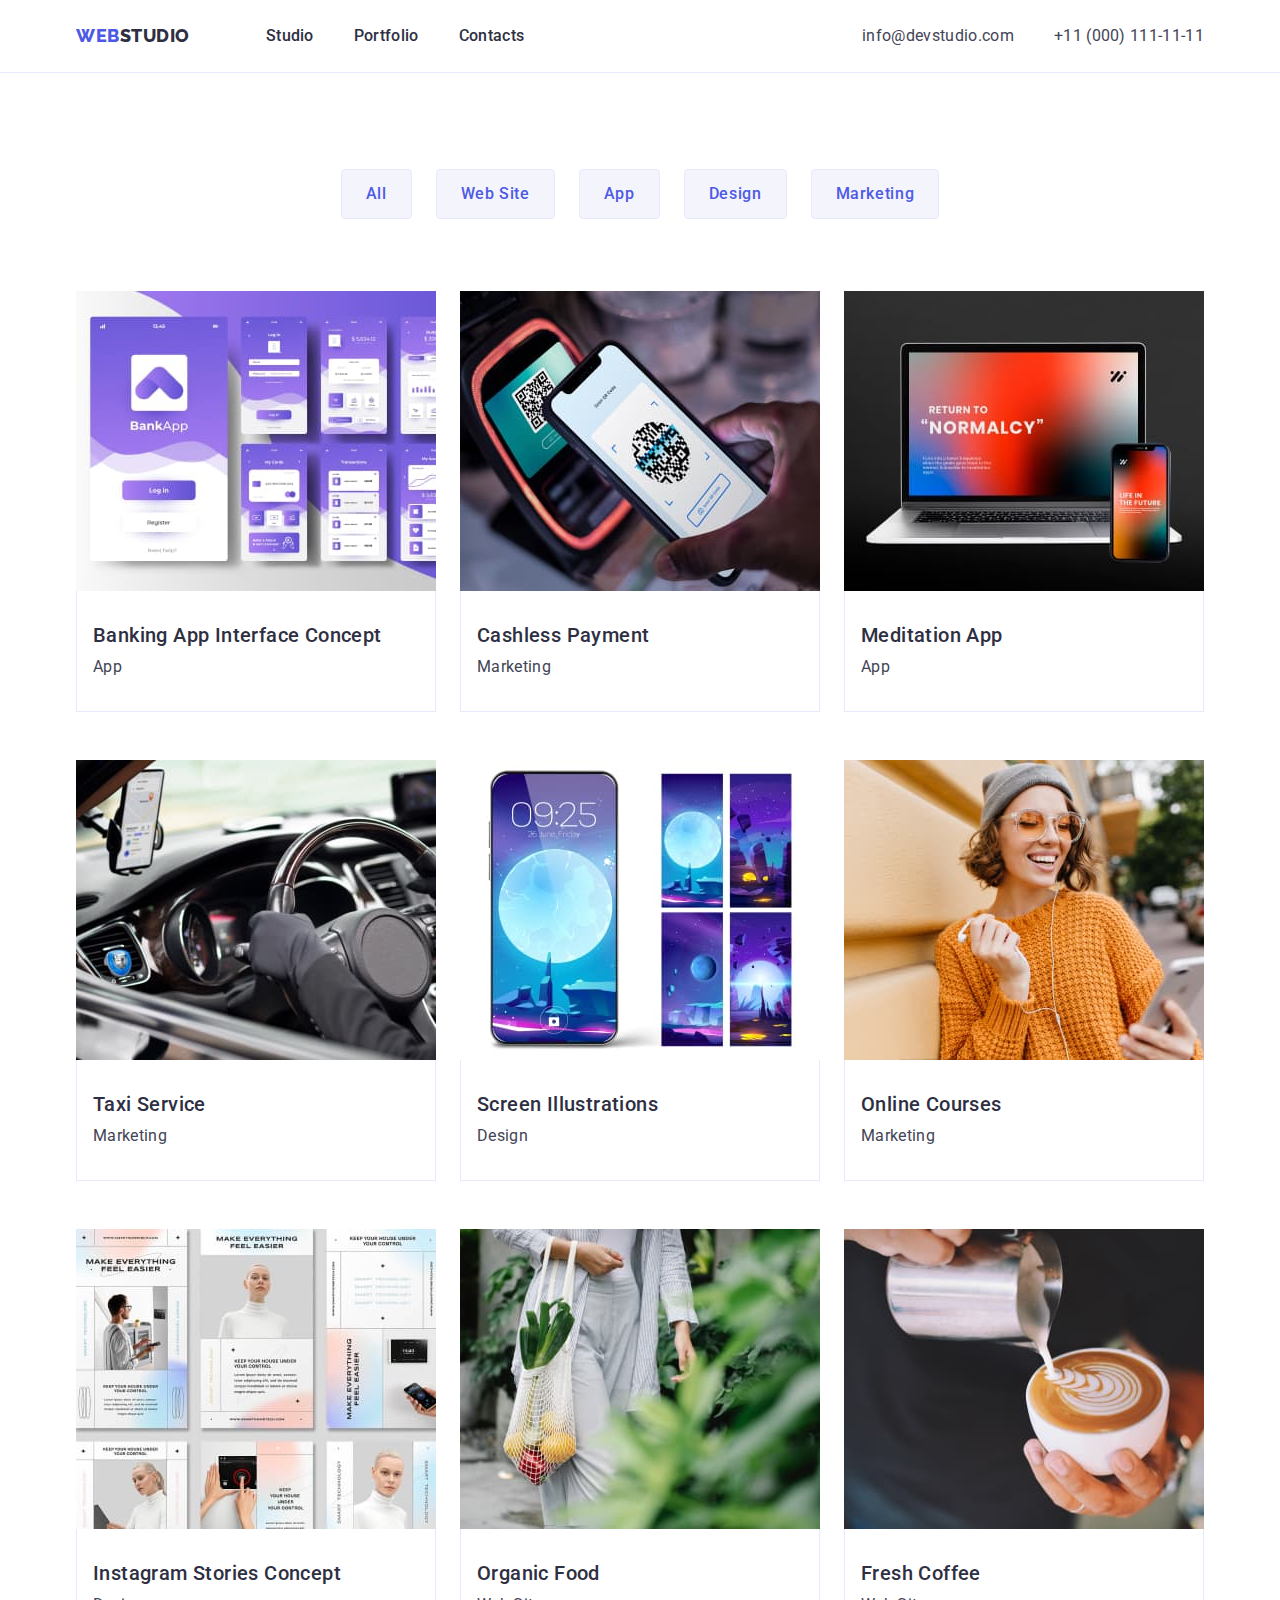
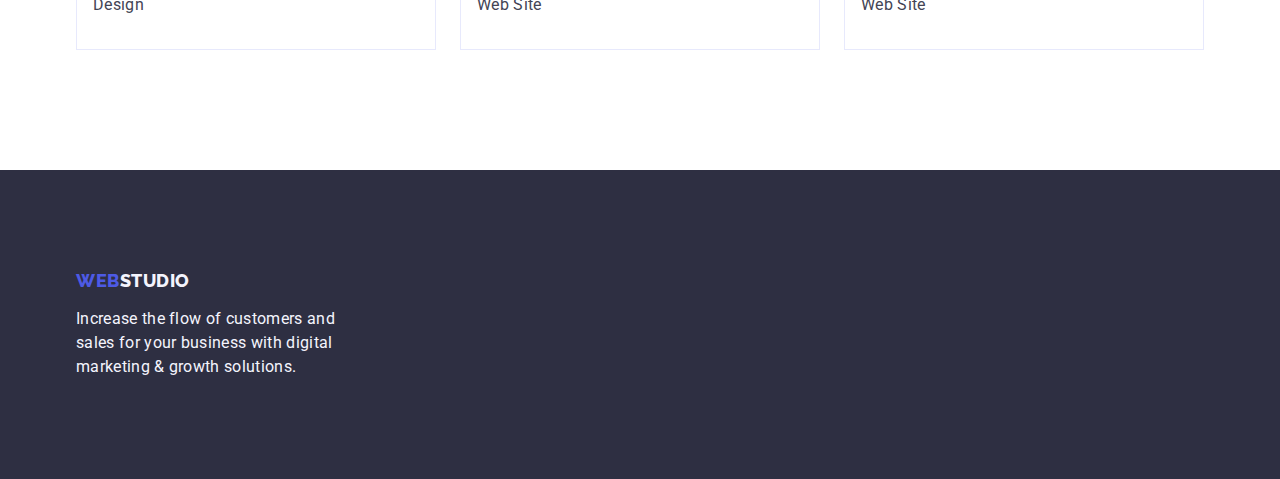
==== portfolio.html @ 4935a2bf "Initial commit" ====
<!DOCTYPE html>
<html lang="en">
  <head>
    <meta charset="utf-8" />
    <meta http-equiv="X-UA-Compatible" content="IE=edge" />
    <meta name="viewport" content="width=device-width, initial-scale=1.0" />
    <meta name="Webstudio" content="Effective Solutions for Your Business" />
    <title>Webstudio</title>
    <!--Font-->
    <link rel="preconnect" href="https://fonts.googleapis.com" />
    <link rel="preconnect" href="https://fonts.gstatic.com" crossorigin />
    <link
      href="https://fonts.googleapis.com/css2?family=Raleway:wght@800&family=Roboto:wght@400;500;700;900&display=swap"
      rel="stylesheet"
    />
    <!--Normalize-->
    <link
      href="https://cdn.jsdelivr.net/npm/modern-normalize@2.0.0/modern-normalize.min.css"
      rel="stylesheet"
    />
    <!--Custom styles-->
    <link rel="stylesheet" href="./css/styles.css" />
  </head>
  <body>
    <!-- Top line -->
    <header class="topline">
      <div class="container container-topline">
        <nav class="topline-nav">
          <a href="./index.html" class="topline-logo link"
            >Web<span class="logo-studio">Studio</span></a
          >
          <ul class="topline-list list">
            <li class="topline-item">
              <a class="topline-link link" href="./index.html">Studio</a>
            </li>
            <li class="topline-item">
              <a class="topline-link link" href="./portfolio.html">Portfolio</a>
            </li>
            <li class="topline-item">
              <a href="" class="topline-link link">Contacts</a>
            </li>
          </ul>
        </nav>
        <address id="Contacts" class="topline-connexion">
          <ul class="topline-connexion-list list">
            <li class="topline-connexion-item">
              <a
                class="topline-connexion-link link"
                href="mailto:info@devstudio.com"
                target="_blank"
                >info@devstudio.com</a
              >
            </li>
            <li class="topline-connexion-item">
              <a class="topline-connexion-link link" href="tel:+110001111111"
                >+11 (000) 111-11-11</a
              >
            </li>
          </ul>
        </address>
      </div>
    </header>
    <!-- Main Block -->
    <main>
      <!--Main section-->
      <section class="porfolio-section">
        <div class="container container-porfolio">
          <h1 class="porfolio-page visually-hidden">block pages</h1>
          <ul class="list portf-btm-list">
            <li class="portf-btm-item">
              <button class="portf-btm" type="button">All</button>
            </li>
            <li class="portf-btm-item">
              <button class="portf-btm" type="button">Web Site</button>
            </li>
            <li class="portf-btm-item">
              <button class="portf-btm" type="button">App</button>
            </li>
            <li class="portf-btm-item">
              <button class="portf-btm" type="button">Design</button>
            </li>
            <li class="portf-btm-item">
              <button class="portf-btm" type="button">Marketing</button>
            </li>
          </ul>
          <ul class="list row-list">
            <li class="row-item">
              <a href="" class="link"
                ><img
                  src="./images/portfolio/row_one/banking.jpg"
                  alt="Banking App"
                  width="360"
                  height="300"
                />
                <div class="container-row-subtitle">
                  <h2 class="row-subtitle">Banking App Interface Concept</h2>
                  <p class="row-text">App</p>
                </div>
              </a>
            </li>
            <li class="row-item">
              <a href="" class="link"
                ><img
                  src="./images/portfolio/row_one/payment.jpg"
                  alt="Payment"
                  width="360"
                  height="300"
                />
                <div class="container-row-subtitle">
                  <h2 class="row-subtitle">Cashless Payment</h2>
                  <p class="row-text">Marketing</p>
                </div>
              </a>
            </li>
            <li class="row-item">
              <a href="" class="link"
                ><img
                  src="./images/portfolio/row_one/meditation.jpg"
                  alt="gadgets"
                  width="360"
                  height="300"
                />
                <div class="container-row-subtitle">
                  <h2 class="row-subtitle">Meditation App</h2>
                  <p class="row-text">App</p>
                </div>
              </a>
            </li>
            <li class="row-item">
              <a href="" class="link"
                ><img
                  src="./images/portfolio/row_two/taxi.jpg"
                  alt="drive car"
                  width="360"
                  height="300"
                />
                <div class="container-row-subtitle">
                  <h2 class="row-subtitle">Taxi Service</h2>
                  <p class="row-text">Marketing</p>
                </div>
              </a>
            </li>
            <li class="row-item">
              <a href="" class="link"
                ><img
                  src="./images/portfolio/row_two/screen.jpg"
                  alt="topic phone"
                  width="360"
                  height="300"
                />
                <div class="container-row-subtitle">
                  <h2 class="row-subtitle">Screen Illustrations</h2>
                  <p class="row-text">Design</p>
                </div>
              </a>
            </li>
            <li class="row-item">
              <a href="" class="link"
                ><img
                  src="./images/portfolio/row_two/courses.jpg"
                  alt="woman smille"
                  width="360"
                  height="300"
                />
                <div class="container-row-subtitle">
                  <h2 class="row-subtitle">Online Courses</h2>
                  <p class="row-text">Marketing</p>
                </div>
              </a>
            </li>
            <li class="row-item">
              <a href="" class="link"
                ><img
                  src="./images/portfolio/row_three/stories.jpg"
                  alt="Instagram Concept"
                  width="360"
                  height="300"
                />
                <div class="container-row-subtitle">
                  <h2 class="row-subtitle">Instagram Stories Concept</h2>
                  <p class="row-text">Design</p>
                </div>
              </a>
            </li>
            <li class="row-item">
              <a href="" class="link"
                ><img
                  src="./images/portfolio/row_three/organic.jpg"
                  alt="food in bag"
                  width="360"
                  height="300"
                />
                <div class="container-row-subtitle">
                  <h2 class="row-subtitle">Organic Food</h2>
                  <p class="row-text">Web Site</p>
                </div>
              </a>
            </li>
            <li class="row-item">
              <a href="" class="link"
                ><img
                  src="./images/portfolio/row_three/coffee.jpg"
                  alt="coffee"
                  width="360"
                  height="300"
                />
                <div class="container-row-subtitle">
                  <h2 class="row-subtitle">Fresh Coffee</h2>
                  <p class="row-text">Web Site</p>
                </div>
              </a>
            </li>
          </ul>
        </div>
      </section>
    </main>
    <!-- Footer secion -->
    <footer class="footer">
      <div class="container container-footer">
        <a href="./index.html" class="footer-logo link"
          >Web<span class="logo-studio-footer">Studio</span></a
        >
        <p class="foter-text">
          Increase the flow of customers and sales for your business with
          digital marketing & growth solutions.
        </p>
      </div>
    </footer>
  </body>
</html>
---- css/styles.css ----
:root{
    /*Font*/
    --primary-font: "Roboto",
        sans-serif;
    --secodary-font: 'Raleway',
        sans-serif;
    /*Colors*/
    --body-bg: #FFFFFF;
    --body-cl: #434455;
    --logo-cl: #4D5AE5;
    --logo-heading-cl: #2E2F42;
    --section-bg: #2e2f42;
    --porfolio-bt-bg:#F4F4FD;
    --porfolio-bt-style: #e7e9fc;
    
    /*Others*/
}



/*Common styles*/
body{
    font-family: Roboto, sans-serif;
    background-color: var(--body-bg);
    color: var(--body-cl);
  
}
/*Base Style*/
.container{
    max-width: 1158px;
    padding: 0 15px;
    margin: 0 auto;
}
/*Reset*/
h1, h2, h3, h4, h5, h6, p{
    margin: 0;
}
ul, ol{
    margin: 0;
    padding: 0;
    list-style: none;
}
img{
    display: block;
    max-width: 100%;
    height: auto;
}
.link{
    text-decoration: none;
}
.list{
    list-style: none;
}
/**
  |============================
  | Top Line
  |============================
*/
.topline{
    border-bottom: 1px solid #e7e9fc;
}
.container-topline{
    display: flex;
    align-items: center ;
    justify-content: space-between;
}
.topline-logo {
        font-family: 'Raleway', sans-serif;
        font-style: normal;
        font-weight: 800;
        font-size: 18px;
        line-height: 1.17;
        letter-spacing: 0.03em;
        text-transform: uppercase;
        color: var(--logo-cl);
        margin-right: 76px;
}
.topline-nav{
    display: flex;
    align-items: center;
    
}
.topline-list{
    display: flex;
    align-items: center;
    gap: 40px;
    padding-top: 24px;
    padding-bottom: 24px;
    
}

.logo-studio{
    color: var(--logo-heading-cl);
  
}

.topline-link{
        font-weight: 500;
        font-size: 16px;
        line-height: 1.5;
        letter-spacing: 0.02em;
        color: #2E2F42;
        padding-top: 24px;
        padding-bottom: 24px;

}
.topline-link:hover, .topline-link:focus {
         color: #404BBF;
}

.topline-connexion{
    font-style: normal
}
.topline-connexion-list{
    display: flex;
    align-items: center;
    gap: 40px;
}
.topline-connexion-link{
        font-size: 16px;
        line-height: 1.5;
        letter-spacing: 0.02em;
        color: #434455;

}


.topline-connexion-link:hover, .topline-connexion-link:focus {
    color: #404BBF;
}

/**
  |============================
  | Hero Section
  |============================
*/

.hero {
    background-color: var(--section-bg);
    padding-top: 188px;
    padding-bottom: 188px;
}
.container-hero{
    display: flex;
    align-items: center;
    flex-direction: column;
    gap: 48px;
}

.hero-heading {
    font-weight: 700;
        font-size: 56px;
        line-height: 1.07;
        letter-spacing: 0.02em;
        text-align: center;
        color: #FFFFFF;
        max-width: 496px;
        
}   
   


.hero-btm {
        cursor: pointer;
        background-color: #4D5AE5;
        box-shadow: 0px 4px 4px rgba(0, 0, 0, 0.15);
        border-radius: 4px;
        display: block;
        min-width: 169px;
        height: 56px;
        border: none;
        padding: 16px 32px;

            font-weight: 500;
            font-size: 16px;
            line-height: 1.5;
            letter-spacing: 0.04em;
            color: #FFFFFF;
}
.hero-btm:hover, .hero-btm:focus{
    background: #404BBF;
}
.hero-btm:active{
    background: #404BBF;

}


/**
  |============================
  | Feature Section
  |============================
*/
.feature{
    padding-top: 120px;
    padding-bottom: 120px;
}
.container-feature{
    display: flex;
    align-items: center;
    flex-direction: column;
}
.visually-hidden {
    position: absolute;
    width: 1px;
    height: 1px;
    margin: -1px;
    border: 0;
    padding: 0;
    white-space: nowrap;
    clip-path: inset(100%);
    clip: rect(0 0 0 0);
    overflow: hidden;
}

.feature-subject{
    

}
.feature-list{
    display: flex;
    gap: 24px;
    align-items: baseline;
}
.feature-item{
    width: calc((100% - 72px) / 4);
}
.feature-title {
    font-weight: 500;
        font-size: 20px;
        line-height: 1.2;
        letter-spacing: 0.02em;
        color: #2E2F42;
        margin-bottom: 8px;
}

.feature-desc {
    font-size: 16px;
        line-height: 1.5;
        letter-spacing: 0.02em;
        color: #434455;
        width: 264px;
}

/**
  |============================
  | Doing Section
  |============================
*/
.doing{
    padding-top: 60px;
    padding-bottom: 120px;
}
.container-doing{
    display: flex;
    flex-direction: column;
    align-items: center;
    
}
.doing-title {
    font-weight: 700;
        font-size: 36px;
        line-height: 1.11;
        letter-spacing: 0.02em;
        text-align: center;
        text-transform: capitalize;
        color: #2E2F42;
        margin-bottom: 72px;
}
.doing-items{
    display: flex;
    align-items: center;
    gap: 24px;
}
.doing-item{
    width: calc((100% - 48px) / 3);
}


/**
  |============================
  | Team Section
  |============================
*/

.team{
    background-color: #F4F4FD;
    padding-top: 120px;
    padding-bottom: 120px;
}
.container-team{
    display: flex;
    flex-direction: column;
    align-items: center;
}
.team-title {
    font-weight: 700;
        font-size: 36px;
        line-height: 1.11;
        letter-spacing: 0.02em;
        text-align: center;
        text-transform: capitalize;
        color: #2E2F42;
        margin-bottom: 72px;
}
.team-items{
    display: flex;
    align-items: center;
    gap: 24px;
}
.team-items-item{
    background-color: #FFFFFF;
    width: calc((100% - 72px) / 4);
    border-radius: 0px 0px 4px 4px;
}
.container-team-subtitle{
    padding: 32px 16px;
}
.team-subtitle {
    font-weight: 500;
        font-size: 20px;
        line-height: 1.2;
        letter-spacing: 0.02em;
        color: #2E2F42;
        text-align: center;
        margin-bottom: 8px;
}

.team-text {
    font-size: 16px;
        line-height: 1.5;
        letter-spacing: 0.02em;
        color: #434455;
        text-align: center;
}

/**
  |============================
  | Footer
  |============================
*/
.footer{
    background-color: var(--section-bg);
    padding-top: 100px;
    padding-bottom: 100px;
}
.container-footer{
    
}
.footer-logo{
            font-family: 'Raleway', sans-serif;
            font-style: normal;
            font-weight: 800;
            font-size: 18px;
            line-height: 1.17;
            letter-spacing: 0.03em;
            text-transform: uppercase;
            color: var(--logo-cl);
            margin-bottom: 16px;
            display: inline-block;
}
.logo-studio-footer{
    color: #f4f4fd;
}
.foter-text{
        font-size: 16px;
        line-height: 1.5;
        letter-spacing: 0.02em;
        color: #F4F4FD;
        width: 264px;
}
/**
  |============================
  | Portfolio Section
  |============================
*/
.porfolio-section{
    padding-bottom: 120px;
    padding-top: 96px;
}
.container-porfolio{
   
}
/**
  |============================
  | Portfolio Button Block
  |============================
*/

.portf-btm-list{
    display: flex;
    align-items: center;
    gap: 24px;
    margin-bottom: 72px;
    justify-content: center;
}
.portf-btm {
        font-family: "Roboto", sans-serif;
        font-weight: 500;
        font-size: 16px;
        line-height: 1.5;
        letter-spacing: 0.04em;
        color: var(--logo-cl);
        background-color: var(--porfolio-bt-bg);
        cursor: pointer;

        border-radius: 4px;
        padding: 12px 24px;
        border: 1px solid var(--porfolio-bt-style);
}
.portf-btm:hover, .portf-btm:focus{
    color: #FFFFFF;
    background-color: #404BBF;
    border: 1px solid transparent;
}
/**
  |============================
  | Portfolio Row
  |============================
*/


.row-list{
    display: flex;
    flex-wrap: wrap;
    column-gap: 24px;
    row-gap: 48px;
}
.row-item{
    width: calc((100% - 48px) / 3);
}
.container-row-subtitle{
    padding: 32px 16px;
    border: 1px solid #e7e9fc;
    border-top: none;

}
.row-subtitle {
        font-weight: 500;
        font-size: 20px;
        line-height: 1.2;
        letter-spacing: 0.02em;
        color: var(--logo-heading-cl);
        margin-bottom: 8px;
}

.row-text {
        font-size: 16px;
        line-height: 1.5;
        letter-spacing: 0.02em;
        color: var(--body-cl);
}
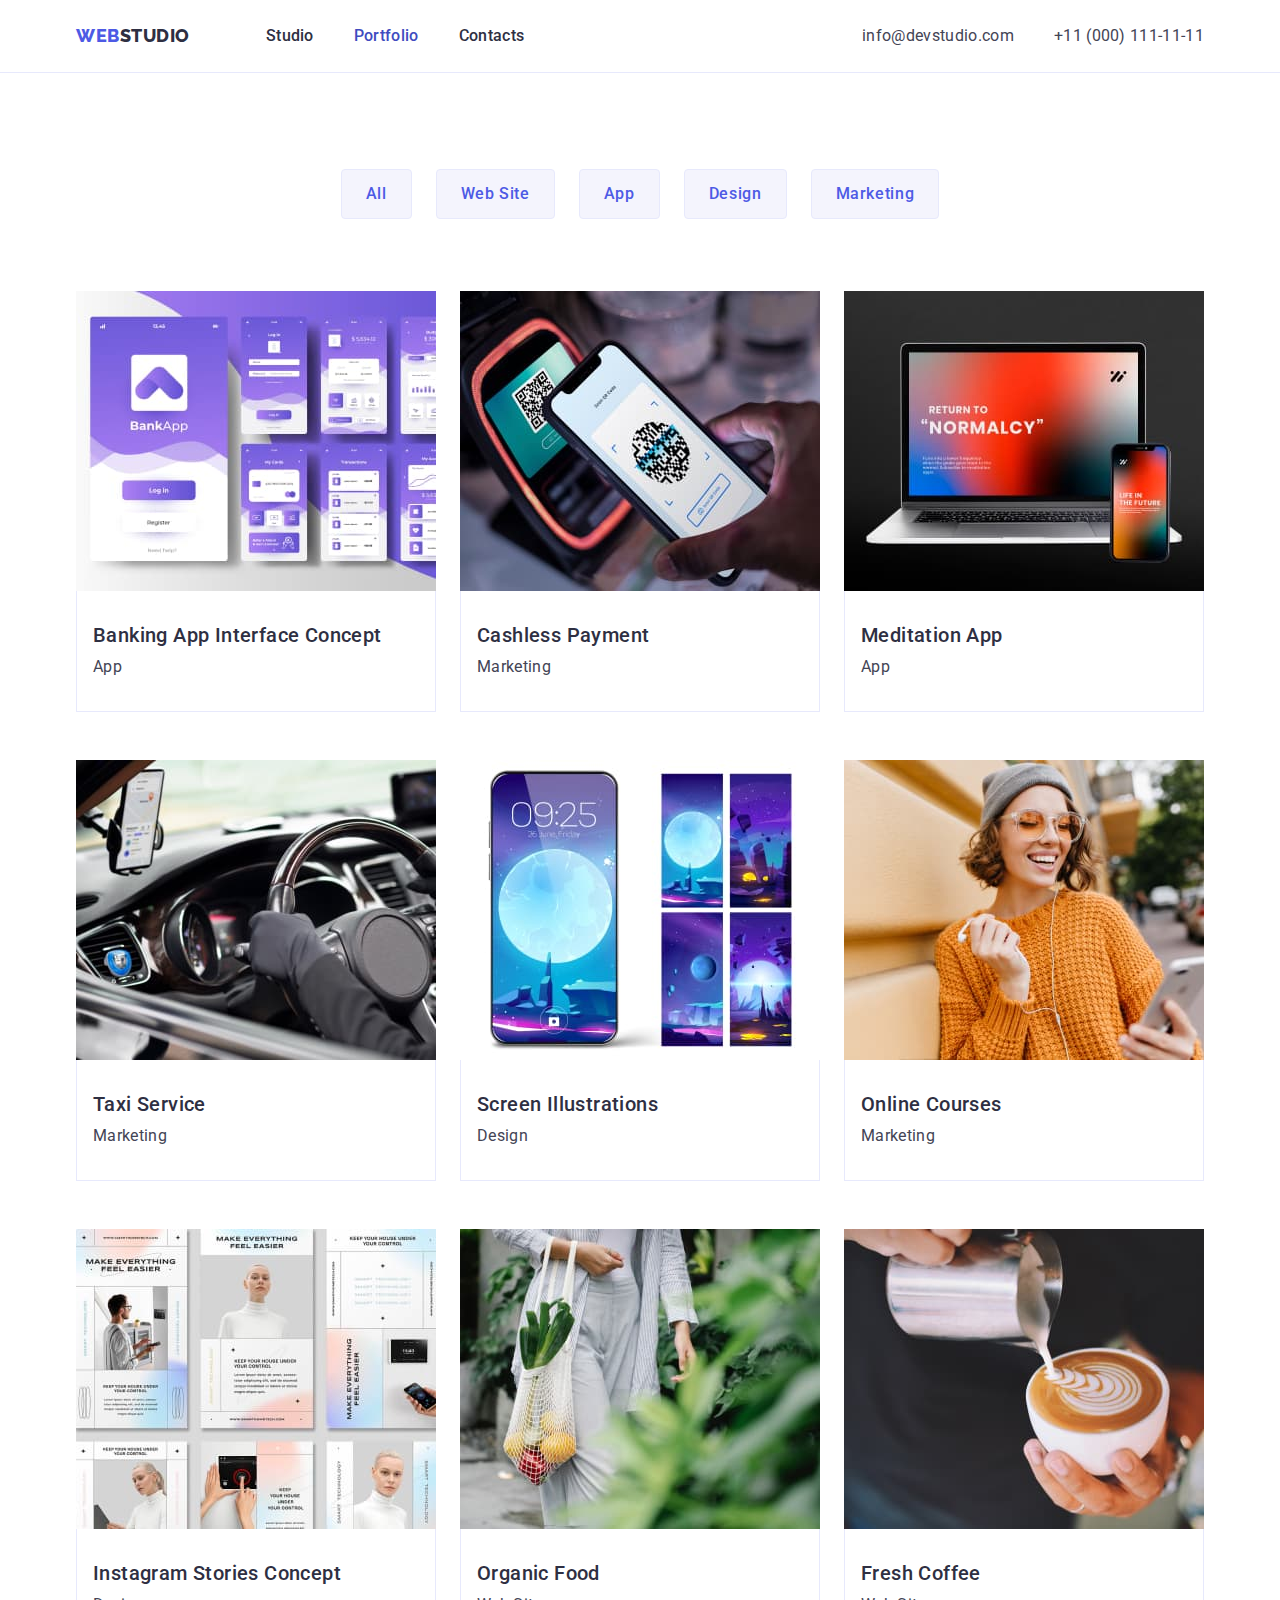
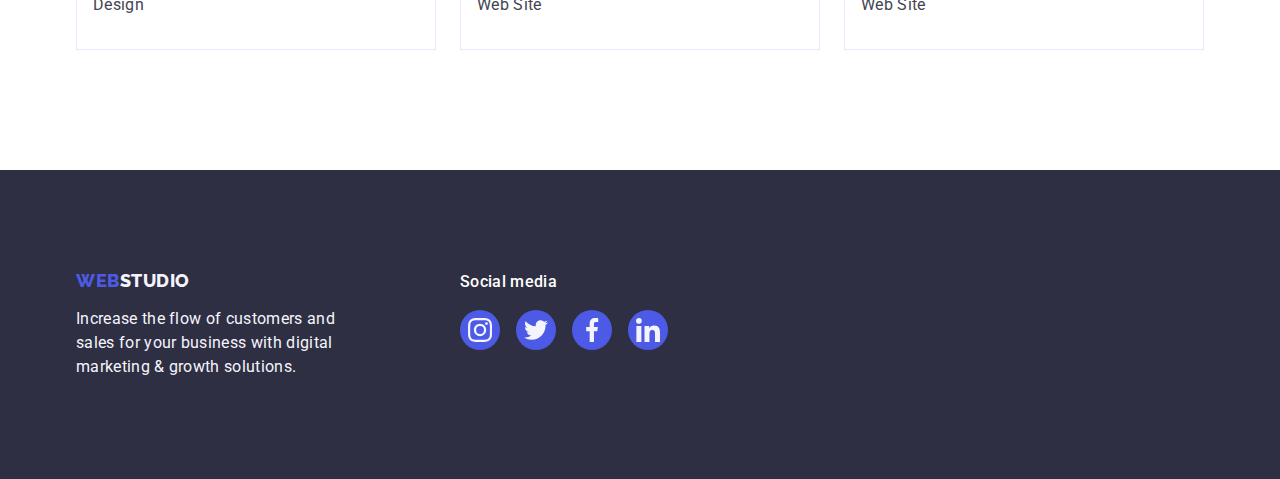
==== commit 103001c7: "remade header and footer" ====
--- a/portfolio.html
+++ b/portfolio.html
@@ -34,7 +34,11 @@
               <a class="topline-link link" href="./index.html">Studio</a>
             </li>
             <li class="topline-item">
-              <a class="topline-link link" href="./portfolio.html">Portfolio</a>
+              <a
+                class="topline-link link topline-link-portfolio"
+                href="./portfolio.html"
+                >Portfolio</a
+              >
             </li>
             <li class="topline-item">
               <a href="" class="topline-link link">Contacts</a>
@@ -217,13 +221,64 @@
     <!-- Footer secion -->
     <footer class="footer">
       <div class="container container-footer">
-        <a href="./index.html" class="footer-logo link"
-          >Web<span class="logo-studio-footer">Studio</span></a
-        >
-        <p class="foter-text">
-          Increase the flow of customers and sales for your business with
-          digital marketing & growth solutions.
-        </p>
+        <div class="container-footer-logo">
+          <a href="./index.html" class="footer-logo link"
+            >Web<span class="logo-studio-footer">Studio</span></a
+          >
+          <p class="foter-text">
+            Increase the flow of customers and sales for your business with
+            digital marketing & growth solutions.
+          </p>
+        </div>
+        <div class="footer-social-container">
+          <p class="footer-social-title">Social media</p>
+          <ul class="footer-social-list">
+            <li class="footer-social-item">
+              <a
+                class="footer-social-link"
+                href="https://www.instagram.com/"
+                target="_blank"
+              >
+                <svg class="icon-social" width="24" height="24">
+                  <use href="./images/icons.svg#icon-instagram"></use>
+                </svg>
+              </a>
+            </li>
+            <li class="footer-social-item">
+              <a
+                class="footer-social-link"
+                href="https://twitter.com/"
+                target="_blank"
+              >
+                <svg class="icon-social" width="24" height="24">
+                  <use href="./images/icons.svg#icon-twitter"></use>
+                </svg>
+              </a>
+            </li>
+            <li class="footer-social-item">
+              <a
+                class="footer-social-link"
+                href="https://facebook.com/"
+                target="_blank"
+              >
+                <svg class="icon-social" width="24" height="24">
+                  <use href="./images/icons.svg#icon-facebook"></use>
+                </svg>
+              </a>
+            </li>
+            <li class="footer-social-item">
+              <a
+                class="footer-social-link"
+                href="https://www.linkedin.com/"
+                target="_blank"
+              >
+                <svg class="icon-social" width="24" height="24">
+                  <use href="./images/icons.svg#icon-linkedin"></use>
+                </svg>
+              </a>
+            </li>
+          </ul>
+        </div>
       </div>
     </footer>
   </body>
--- a/css/styles.css
+++ b/css/styles.css
@@ -12,6 +12,8 @@
     --section-bg: #2e2f42;
     --porfolio-bt-bg:#F4F4FD;
     --porfolio-bt-style: #e7e9fc;
+    --customers-icon-color: #8E8F99;
+    --social-icon-bg: #4D5AE5;
     
     /*Others*/
 }
@@ -102,7 +104,34 @@
         color: #2E2F42;
         padding-top: 24px;
         padding-bottom: 24px;
-
+}
+.topline-link-index{
+    color: #404BBF;
+    position: relative;
+}
+.topline-link-index::after{
+    content: "";
+    position: absolute;
+    left: 0;
+    bottom: -1px;
+    height: 4px;
+    background-color: #404bbf;
+    border-radius: 2px;
+    transition: color 250ms cubic-bezier(0.4, 0, 0.2, 1);
+}
+.topline-link-portfolio{
+        color: #404BBF;
+        position: relative;
+}
+.topline-link-portfolio::after{
+        content: "";
+        position: absolute;
+        left: 0;
+        bottom: -1px;
+        height: 4px;
+        background-color: #404bbf;
+        border-radius: 2px;
+        transition: color 250ms cubic-bezier(0.4, 0, 0.2, 1);
 }
 .topline-link:hover, .topline-link:focus {
          color: #404BBF;
@@ -121,6 +150,7 @@
         line-height: 1.5;
         letter-spacing: 0.02em;
         color: #434455;
+        transition: color 250ms cubic-bezier(0.4, 0, 0.2, 1);
 
 }
 
@@ -139,6 +169,12 @@
     background-color: var(--section-bg);
     padding-top: 188px;
     padding-bottom: 188px;
+    background-image: linear-gradient(rgba(46, 47, 66, 0.7), rgba(46, 47, 66, 0.7)), url(../images/herosection/people-office.jpg);
+    background-repeat: no-repeat;
+    background-position: center;
+    background-size: cover;
+    max-width: 1440px;
+    margin: 0 auto;
 }
 .container-hero{
     display: flex;
@@ -176,6 +212,7 @@
             line-height: 1.5;
             letter-spacing: 0.04em;
             color: #FFFFFF;
+            transition: background-color 250ms cubic-bezier(0.4, 0, 0.2, 1);
 }
 .hero-btm:hover, .hero-btm:focus{
     background: #404BBF;
@@ -213,14 +250,21 @@
     overflow: hidden;
 }
 
-.feature-subject{
-    
-
-}
+
 .feature-list{
     display: flex;
     gap: 24px;
     align-items: baseline;
+}
+.container-feature-icon{
+    display: flex;
+    justify-content: center;
+    align-items: center;
+    width: 264px;
+    height: 112px;
+    background-color: var(--porfolio-bt-bg);
+    border-radius: 4px;
+    margin-bottom: 8px;
 }
 .feature-item{
     width: calc((100% - 72px) / 4);
@@ -312,9 +356,11 @@
     background-color: #FFFFFF;
     width: calc((100% - 72px) / 4);
     border-radius: 0px 0px 4px 4px;
+    box-shadow: 0px 2px 1px 0px rgba(46, 47, 66, 0.08), 0px 1px 1px 0px rgba(46, 47, 66, 0.16), 0px 1px 6px 0px rgba(46, 47, 66, 0.08);
 }
 .container-team-subtitle{
-    padding: 32px 16px;
+    padding: 32px 0;
+    
 }
 .team-subtitle {
     font-weight: 500;
@@ -332,7 +378,85 @@
         letter-spacing: 0.02em;
         color: #434455;
         text-align: center;
-}
+        margin-bottom: 8px;
+}
+.team-social-list{
+    display: flex;
+    justify-content: center;
+    gap: 24px;
+}
+.team-social-link{
+    display: flex;
+    width: 40px;
+    height: 40px;
+    align-items: center;
+    justify-content: center;
+    background-color: var(--logo-cl);
+    border-radius: 50%;
+    transition: background-color 250ms cubic-bezier(0.4, 0, 0.2, 1);;
+    
+}
+.team-social-link:hover{
+    background-color: #404BBF;
+}
+.team-social-link:focus{
+    background-color: #404BBF;
+}
+.icon-social{
+    fill: #f4f4fd;
+}
+/**
+  |============================
+  | Customers Section
+  |============================
+*/
+.customers{
+    padding-top: 120px;
+    padding-bottom: 120px;
+}
+.customers-title{
+        font-weight: 700;
+        font-size: 36px;
+        line-height: 1.11;
+        letter-spacing: 0.72em;
+        text-align: center;
+        text-transform: capitalize;
+        color: #2E2F42;
+        margin-bottom: 72px;
+}
+.customers-list{
+    display: flex;
+    justify-content: center;
+    gap: 24px;
+}
+.customers-item{
+    width: calc((100% - 120px) / 6);
+    height: 88px;
+}
+.customer-link{
+    display: flex;
+    justify-content: center;
+    align-items: center;
+    width: 100%;
+    height: 100%;
+    border: 1px solid #8E8F99;
+    border-radius: 4px;
+    color: var(--customers-icon-color);
+    transition: border-color 250ms cubic-bezier(0.4, 0, 0.2, 1),
+        color 250ms cubic-bezier(0.4, 0, 0.2, 1);;
+}
+.icon-customers{
+    fill: currentColor;
+}
+.customer-link:hover{
+    border-color: #404BBF;
+    color: #404BBF;
+}
+.customer-link:focus{
+        border-color: #404BBF;
+        color: #404BBF;
+}
+
 
 /**
   |============================
@@ -345,7 +469,11 @@
     padding-bottom: 100px;
 }
 .container-footer{
-    
+    display: flex;
+    align-items: baseline;
+}
+.container-footer-logo{
+    margin-right: 120px;
 }
 .footer-logo{
             font-family: 'Raleway', sans-serif;
@@ -369,6 +497,45 @@
         color: #F4F4FD;
         width: 264px;
 }
+.footer-social-container{
+    display: flex;
+    flex-direction: column;
+    
+}
+.footer-social-title{
+        font-size: 16px;
+        font-style: normal;
+        font-weight: 500;
+        line-height: 1.5;
+        letter-spacing: 0.02em;
+        color: #FFFFFF;
+        margin-bottom: 16px;
+}
+.footer-social-list{
+        display: flex;
+        gap: 16px;
+}
+.footer-social-item{
+        width: 40px;
+        height: 40px;
+}
+.footer-social-link{
+        display: flex;
+        width: 100%;
+        height: 100%;
+        align-items: center;
+        justify-content: center;
+        background-color: var(--social-icon-bg);
+        border-radius: 50%;
+        transition: background-color 250ms cubic-bezier(0.4, 0, 0.2, 1);;
+}
+.footer-social-link:hover{
+    background-color: #31d0aa;
+}
+.footer-social-link:focus{
+    background-color: #31d0aa;
+}
+
 /**
   |============================
   | Portfolio Section
@@ -378,9 +545,7 @@
     padding-bottom: 120px;
     padding-top: 96px;
 }
-.container-porfolio{
-   
-}
+
 /**
   |============================
   | Portfolio Button Block
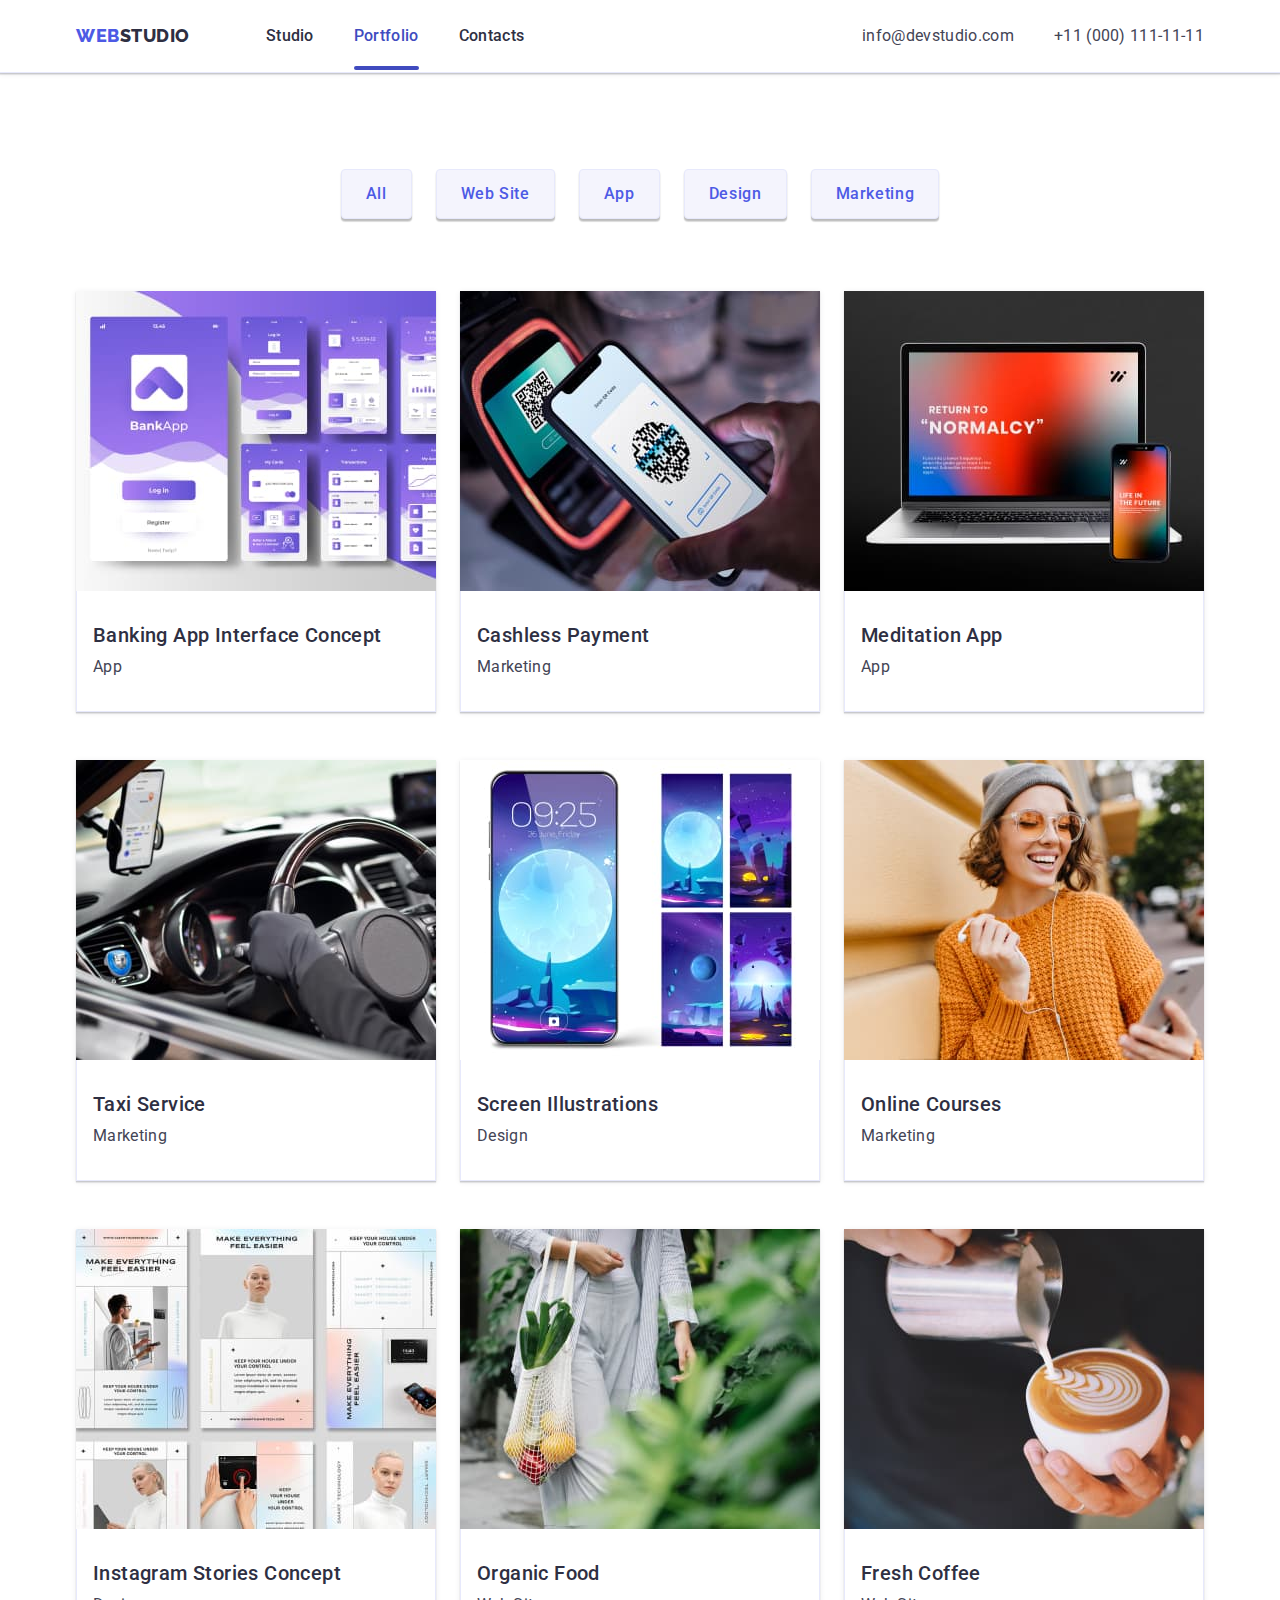
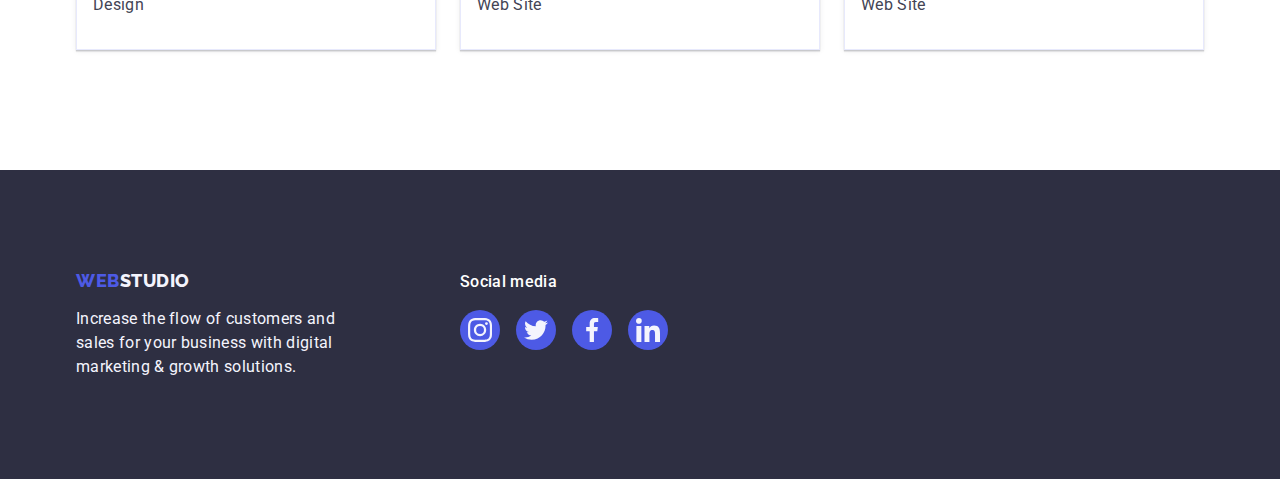
==== commit 02d7f490: "portfolio main" ====
--- a/portfolio.html
+++ b/portfolio.html
@@ -89,13 +89,20 @@
           </ul>
           <ul class="list row-list">
             <li class="row-item">
-              <a href="" class="link"
-                ><img
-                  src="./images/portfolio/row_one/banking.jpg"
-                  alt="Banking App"
-                  width="360"
-                  height="300"
-                />
+              <a href="" class="link addition-link">
+                <div class="container-portfolio-img">
+                  <img
+                    src="./images/portfolio/row_one/banking.jpg"
+                    alt="Banking App"
+                    width="360"
+                    height="300"
+                  />
+                  <p class="portfolio-img-text">
+                    14 Stylish and User-Friendly App Design Concepts · Task
+                    Manager App · Calorie Tracker App · Exotic Fruit Ecommerce
+                    App · Cloud Storage App
+                  </p>
+                </div>
                 <div class="container-row-subtitle">
                   <h2 class="row-subtitle">Banking App Interface Concept</h2>
                   <p class="row-text">App</p>
@@ -103,13 +110,20 @@
               </a>
             </li>
             <li class="row-item">
-              <a href="" class="link"
-                ><img
-                  src="./images/portfolio/row_one/payment.jpg"
-                  alt="Payment"
-                  width="360"
-                  height="300"
-                />
+              <a href="" class="link addition-link">
+                <div class="container-portfolio-img">
+                  <img
+                    src="./images/portfolio/row_one/payment.jpg"
+                    alt="Payment"
+                    width="360"
+                    height="300"
+                  />
+                  <p class="portfolio-img-text">
+                    14 Stylish and User-Friendly App Design Concepts · Task
+                    Manager App · Calorie Tracker App · Exotic Fruit Ecommerce
+                    App · Cloud Storage App
+                  </p>
+                </div>
                 <div class="container-row-subtitle">
                   <h2 class="row-subtitle">Cashless Payment</h2>
                   <p class="row-text">Marketing</p>
@@ -117,13 +131,20 @@
               </a>
             </li>
             <li class="row-item">
-              <a href="" class="link"
-                ><img
-                  src="./images/portfolio/row_one/meditation.jpg"
-                  alt="gadgets"
-                  width="360"
-                  height="300"
-                />
+              <a href="" class="link addition-link">
+                <div class="container-portfolio-img">
+                  <img
+                    src="./images/portfolio/row_one/meditation.jpg"
+                    alt="gadgets"
+                    width="360"
+                    height="300"
+                  />
+                  <p class="portfolio-img-text">
+                    14 Stylish and User-Friendly App Design Concepts · Task
+                    Manager App · Calorie Tracker App · Exotic Fruit Ecommerce
+                    App · Cloud Storage App
+                  </p>
+                </div>
                 <div class="container-row-subtitle">
                   <h2 class="row-subtitle">Meditation App</h2>
                   <p class="row-text">App</p>
@@ -131,13 +152,20 @@
               </a>
             </li>
             <li class="row-item">
-              <a href="" class="link"
-                ><img
-                  src="./images/portfolio/row_two/taxi.jpg"
-                  alt="drive car"
-                  width="360"
-                  height="300"
-                />
+              <a href="" class="link addition-link">
+                <div class="container-portfolio-img">
+                  <img
+                    src="./images/portfolio/row_two/taxi.jpg"
+                    alt="drive car"
+                    width="360"
+                    height="300"
+                  />
+                  <p class="portfolio-img-text">
+                    14 Stylish and User-Friendly App Design Concepts · Task
+                    Manager App · Calorie Tracker App · Exotic Fruit Ecommerce
+                    App · Cloud Storage App
+                  </p>
+                </div>
                 <div class="container-row-subtitle">
                   <h2 class="row-subtitle">Taxi Service</h2>
                   <p class="row-text">Marketing</p>
@@ -145,13 +173,20 @@
               </a>
             </li>
             <li class="row-item">
-              <a href="" class="link"
-                ><img
-                  src="./images/portfolio/row_two/screen.jpg"
-                  alt="topic phone"
-                  width="360"
-                  height="300"
-                />
+              <a href="" class="link addition-link">
+                <div class="container-portfolio-img">
+                  <img
+                    src="./images/portfolio/row_two/screen.jpg"
+                    alt="topic phone"
+                    width="360"
+                    height="300"
+                  />
+                  <p class="portfolio-img-text">
+                    14 Stylish and User-Friendly App Design Concepts · Task
+                    Manager App · Calorie Tracker App · Exotic Fruit Ecommerce
+                    App · Cloud Storage App
+                  </p>
+                </div>
                 <div class="container-row-subtitle">
                   <h2 class="row-subtitle">Screen Illustrations</h2>
                   <p class="row-text">Design</p>
@@ -159,13 +194,20 @@
               </a>
             </li>
             <li class="row-item">
-              <a href="" class="link"
-                ><img
-                  src="./images/portfolio/row_two/courses.jpg"
-                  alt="woman smille"
-                  width="360"
-                  height="300"
-                />
+              <a href="" class="link addition-link">
+                <div class="container-portfolio-img">
+                  <img
+                    src="./images/portfolio/row_two/courses.jpg"
+                    alt="woman smille"
+                    width="360"
+                    height="300"
+                  />
+                  <p class="portfolio-img-text">
+                    14 Stylish and User-Friendly App Design Concepts · Task
+                    Manager App · Calorie Tracker App · Exotic Fruit Ecommerce
+                    App · Cloud Storage App
+                  </p>
+                </div>
                 <div class="container-row-subtitle">
                   <h2 class="row-subtitle">Online Courses</h2>
                   <p class="row-text">Marketing</p>
@@ -173,13 +215,20 @@
               </a>
             </li>
             <li class="row-item">
-              <a href="" class="link"
-                ><img
-                  src="./images/portfolio/row_three/stories.jpg"
-                  alt="Instagram Concept"
-                  width="360"
-                  height="300"
-                />
+              <a href="" class="link addition-link">
+                <div class="container-portfolio-img">
+                  <img
+                    src="./images/portfolio/row_three/stories.jpg"
+                    alt="Instagram Concept"
+                    width="360"
+                    height="300"
+                  />
+                  <p class="portfolio-img-text">
+                    14 Stylish and User-Friendly App Design Concepts · Task
+                    Manager App · Calorie Tracker App · Exotic Fruit Ecommerce
+                    App · Cloud Storage App
+                  </p>
+                </div>
                 <div class="container-row-subtitle">
                   <h2 class="row-subtitle">Instagram Stories Concept</h2>
                   <p class="row-text">Design</p>
@@ -187,13 +236,20 @@
               </a>
             </li>
             <li class="row-item">
-              <a href="" class="link"
-                ><img
-                  src="./images/portfolio/row_three/organic.jpg"
-                  alt="food in bag"
-                  width="360"
-                  height="300"
-                />
+              <a href="" class="link addition-link">
+                <div class="container-portfolio-img">
+                  <img
+                    src="./images/portfolio/row_three/organic.jpg"
+                    alt="food in bag"
+                    width="360"
+                    height="300"
+                  />
+                  <p class="portfolio-img-text">
+                    14 Stylish and User-Friendly App Design Concepts · Task
+                    Manager App · Calorie Tracker App · Exotic Fruit Ecommerce
+                    App · Cloud Storage App
+                  </p>
+                </div>
                 <div class="container-row-subtitle">
                   <h2 class="row-subtitle">Organic Food</h2>
                   <p class="row-text">Web Site</p>
@@ -201,13 +257,20 @@
               </a>
             </li>
             <li class="row-item">
-              <a href="" class="link"
-                ><img
-                  src="./images/portfolio/row_three/coffee.jpg"
-                  alt="coffee"
-                  width="360"
-                  height="300"
-                />
+              <a href="" class="link addition-link">
+                <div class="container-portfolio-img">
+                  <img
+                    src="./images/portfolio/row_three/coffee.jpg"
+                    alt="coffee"
+                    width="360"
+                    height="300"
+                  />
+                  <p class="portfolio-img-text">
+                    14 Stylish and User-Friendly App Design Concepts · Task
+                    Manager App · Calorie Tracker App · Exotic Fruit Ecommerce
+                    App · Cloud Storage App
+                  </p>
+                </div>
                 <div class="container-row-subtitle">
                   <h2 class="row-subtitle">Fresh Coffee</h2>
                   <p class="row-text">Web Site</p>
--- a/css/styles.css
+++ b/css/styles.css
@@ -60,7 +60,9 @@
 */
 .topline{
     border-bottom: 1px solid #e7e9fc;
-}
+    box-shadow: 0px 1px 6px 0px rgba(46, 47, 66, 0.08), 0px 1px 1px 0px rgba(46, 47, 66, 0.16), 0px 2px 1px 0px rgba(46, 47, 66, 0.08);
+}
+
 .container-topline{
     display: flex;
     align-items: center ;
@@ -76,6 +78,7 @@
         text-transform: uppercase;
         color: var(--logo-cl);
         margin-right: 76px;
+        
 }
 .topline-nav{
     display: flex;
@@ -108,30 +111,34 @@
 .topline-link-index{
     color: #404BBF;
     position: relative;
+    transition: color 250ms cubic-bezier(0.4, 0, 0.2, 1);
 }
 .topline-link-index::after{
     content: "";
     position: absolute;
     left: 0;
+    width: 100%;
     bottom: -1px;
     height: 4px;
     background-color: #404bbf;
     border-radius: 2px;
-    transition: color 250ms cubic-bezier(0.4, 0, 0.2, 1);
+   
 }
 .topline-link-portfolio{
         color: #404BBF;
         position: relative;
+        transition: color 250ms cubic-bezier(0.4, 0, 0.2, 1);
 }
 .topline-link-portfolio::after{
         content: "";
         position: absolute;
         left: 0;
+        width: 100%;
         bottom: -1px;
         height: 4px;
         background-color: #404bbf;
         border-radius: 2px;
-        transition: color 250ms cubic-bezier(0.4, 0, 0.2, 1);
+        
 }
 .topline-link:hover, .topline-link:focus {
          color: #404BBF;
@@ -572,12 +579,45 @@
         border-radius: 4px;
         padding: 12px 24px;
         border: 1px solid var(--porfolio-bt-style);
+        box-shadow: 0px 3px 1px rgba(0, 0, 0, 0.1), 0px 2px 1px rgba(0, 0, 0, 0.08), 0px 2px 2px rgba(0, 0, 0, 0.12);
+        transition: color 250ms cubic-bezier(0.4, 0, 0.2, 1),
+            background-color 250ms cubic-bezier(0.4, 0, 0.2, 1),
+            border-color 250ms cubic-bezier(0.4, 0, 0.2, 1),
+            box-shadow 250ms cubic-bezier(0.4, 0, 0.2, 1);
 }
 .portf-btm:hover, .portf-btm:focus{
     color: #FFFFFF;
     background-color: #404BBF;
     border: 1px solid transparent;
 }
+.addition-link{
+    display: block;
+    box-shadow: 0px 1px 6px rgba(46, 47, 66, 0.08), 0px 1px 1px rgba(46, 47, 66, 0.16), 0px 2px 1px rgba(46, 47, 66, 0.08);
+    transition: box-shadow 250ms cubic-bezier(0.4, 0, 0.2, 1);
+}
+.addition-link:hover{
+    transform: translateY(0%);
+}
+.container-portfolio-img{
+    position: relative;
+    overflow: hidden;
+}
+.portfolio-img-text{
+    position: absolute;
+    top: 0;
+        font-size: 16px;
+        font-style: normal;
+        font-weight: 400;
+        line-height: 1.5;
+        letter-spacing: 0.02em;
+        color: var(--porfolio-bt-bg);
+        padding: 40px 32px;
+        background-color: #4d5ae5;
+        height: 100%;
+        width: 100%;
+        transform: translateY(100%);
+        transition: transform 250ms cubic-bezier(0.4, 0, 0.2, 1);
+}
 /**
   |============================
   | Portfolio Row
@@ -615,3 +655,71 @@
         letter-spacing: 0.02em;
         color: var(--body-cl);
 }
+/**
+  |============================
+  | Modal window
+  |============================
+*/
+.backdrop{
+    position: fixed;
+    top: 0;
+    left: 0;
+    width: 100%;
+    height: 100%;
+    background-color: rgba(46, 47, 66, 0.4);
+    transition: opacity 250ms cubic-bezier(0.4, 0, 0.2, 1), visibility 250ms cubic-bezier(0.4, 0, 0.2, 1);
+
+}
+.is-hidden{
+    opacity: 0;
+    visibility: hidden;
+    pointer-events: none;
+}
+.modal{
+    position: absolute;
+    top: 50%;
+    left: 50%;
+    transform: translate(-50%, -50%) scale(1);
+    width: 408px;
+    min-height: 584px;
+    background: #fcfcfc;
+    box-shadow: 0px 1px 1px rgba(0, 0, 0, 0.14),
+        0px 1px 3px rgba(0, 0, 0, 0.12),
+        0px 2px 1px rgba(0, 0, 0, 0.2);
+    border-radius: 4px;
+    transition: transform 250ms cubic-bezier(0.4, 0, 0.2, 1);
+}
+.modal-btm{
+    position: absolute;
+    top: 24px;
+    right: 24px;
+    width: 24px;
+    height: 24px;
+    border-radius: 50%;
+    display: flex;
+    align-items: center;
+    justify-content: center;
+    background-color: #e7e9fc;
+    border: 1px solid rgba(0, 0, 0, 0.1);
+    padding: 0;
+    cursor: pointer;
+    transition: background-color 250ms cubic-bezier(0.4, 0, 0.2, 1), border 250ms cubic-bezier(0.4, 0, 0.2, 1);
+}
+.modal-btm:hover{
+    background-color: #404bbf;
+    border: none;
+}
+.modal-btm:focus{
+        background-color: #404bbf;
+        border: none;
+}
+.modal-icon{
+    transition: fill 250ms cubic-bezier(0.4, 0, 0.2, 1)
+}
+.modal-icon:hover{
+     fill: #ffffff;
+}
+.modal-icon:focus{
+     fill: #ffffff;
+}
+   